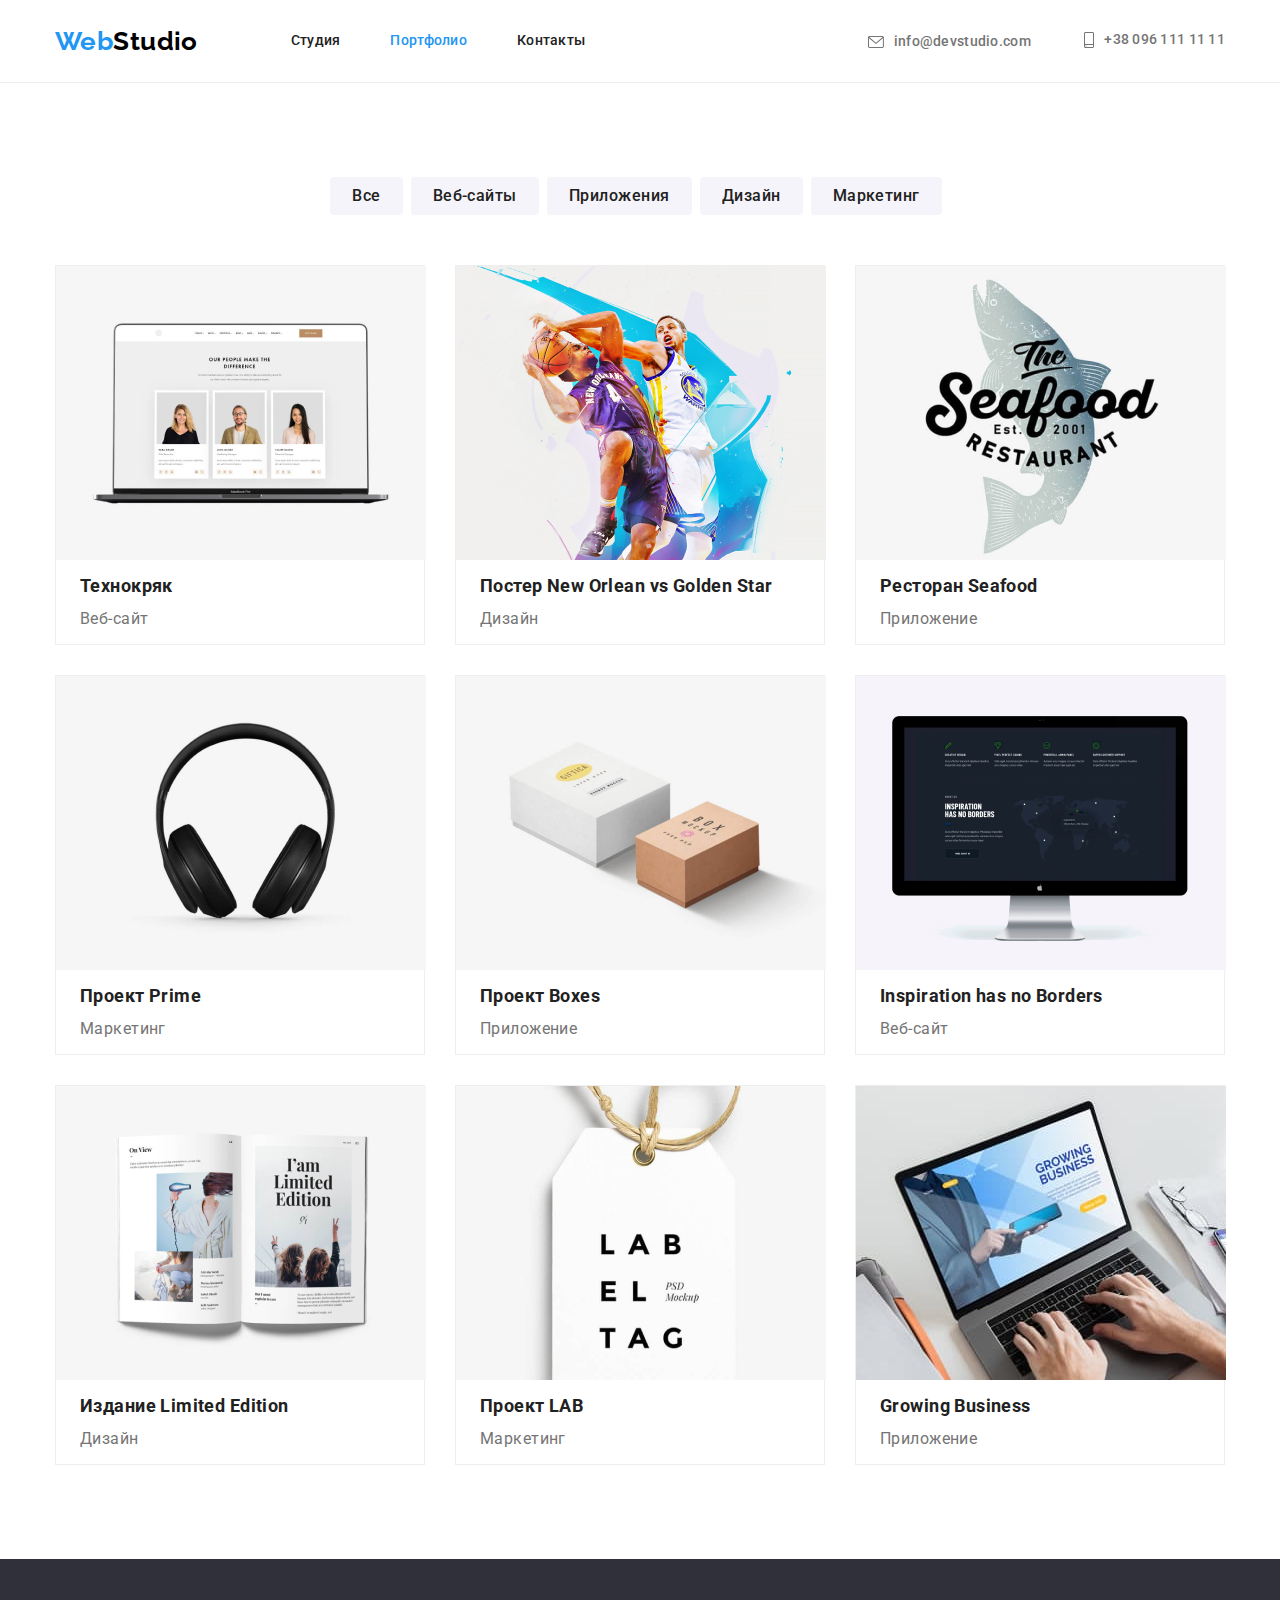
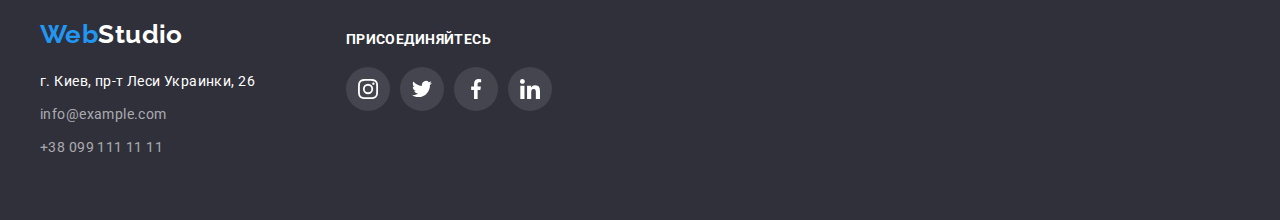
==== portfolio.html @ 42d019ac "almost done)" ====
<!DOCTYPE html>
<html lang="ru">
<head>
    <meta charset="UTF-8">
    <meta http-equiv="X-UA-Compatible" content="IE=edge">
    <meta name="viewport" content="width=device-width, initial-scale=1.0">
    <title>Portfolio</title>
    <link rel="preconnect" href="https://fonts.googleapis.com">
    <link rel="preconnect" href="https://fonts.gstatic.com" crossorigin>
    <link href="https://fonts.googleapis.com/css2?family=Raleway:wght@700&family=Roboto:wght@400;500;700;900&display=swap"
        rel="stylesheet">
    <link rel="stylesheet" href="./css/modern-normalize.css">
    <link rel="stylesheet" href="./css/styles.css">
</head>
<body>

<!-- HEADER -->

    <header class="header">
        <div class="container">
            <a href="./index.html" class="logo"><span class="logo-part">Web</span>Studio</a>
            <nav class="nav">
                <ul class="nav-items">
                    <li class="item"><a href="./index.html" class="nav-link">Студия</a></li>
                    <li class="item"><a href="./portfolio.html" class="nav-link current">Портфолио</a></li>
                    <li class="item"><a href="" class="nav-link">Контакты</a></li>
                </ul>
            </nav>
            <div class="header-contacts">
                <a href="mailto:info@devstudio.com" class="header-link"><svg class="icon-contact" width="16px"
                        height="12px">
                        <use href="./images/symbol-defs.svg#envelope"></use>
                    </svg>info@devstudio.com</a>
                <a href="tel:+380961111111" class="header-link"><svg class="icon-contact" width="10px" height="16px">
                        <use href="./images/symbol-defs.svg#smartphone"></use>
                    </svg>+38 096 111 11 11</a>
            </div>
        </div>
    </header>

<!-- Портфолио -->
 

    <main class="main">
        <section class="section section-portfolio">

               <div class="container">
                    <h1 class="portfolio-title hidden">Портфолио</h1>
                    
                    <ul class="filter">
                        <li>
                            <button type="button" class="filter-btn btn">Все</button>
                        </li>
                        <li>
                            <button type="button" class="filter-btn btn">Веб-сайты</button>
                        </li>
                        <li>
                            <button type="button" class="filter-btn btn">Приложения</button>
                        </li>
                        <li>
                            <button type="button" class="filter-btn btn">Дизайн</button>
                        </li>
                        <li>
                            <button type="button" class="filter-btn btn">Маркетинг</button>
                        </li>
                    </ul>
               </div>
                
               <div class="container">
                <ul class="filter-list">
                    <li class="item">
                        <a href="" class="portfolio-link">
                            <img src="./images/portfolio/img1.jpg" alt="Технокряк" class="porfolio-img">
                            <h2 class="portfolio-subtitle">Технокряк</h2>
                            <p class="portfolio-content">Веб-сайт</p>
                        </a>
                    </li>
                    <li class="item">
                        <a href="" class="portfolio-link">
                            <img src="./images/portfolio/img2.jpg" alt="Постер New Orlean vs Golden Star" class="porfolio-img">
                            <h2 class="portfolio-subtitle">Постер New Orlean vs Golden Star</h2>
                            <p class="portfolio-content">Дизайн</p>
                        </a>
                    </li>
                    <li class="item">
                        <a href="" class="portfolio-link">
                            <img src="./images/portfolio/img3.jpg" alt="Ресторан Seafood" class="porfolio-img">
                            <h2 class="portfolio-subtitle">Ресторан Seafood</h2>
                            <p class="portfolio-content">Приложение</p>
                        </a>
                    </li>
                    <li class="item">
                        <a href="" class="portfolio-link">
                            <img src="./images/portfolio/img4.jpg" alt="Проект Prime" class="porfolio-img">
                            <h2 class="portfolio-subtitle">Проект Prime</h2>
                            <p class="portfolio-content">Маркетинг</p>
                        </a>
                    </li>
                    <li class="item">
                        <a href="" class="portfolio-link">
                            <img src="./images/portfolio/img5.jpg" alt="Проект Boxes" class="porfolio-img">
                            <h2 class="portfolio-subtitle">Проект Boxes</h2>
                            <p class="portfolio-content">Приложение</p>
                        </a>
                    </li>
                    <li class="item">
                        <a href="" class="portfolio-link">
                            <img src="./images/portfolio/img6.jpg" alt="Inspiration has no Borders" class="porfolio-img">
                            <h2 class="portfolio-subtitle">Inspiration has no Borders</h2>
                            <p class="portfolio-content">Веб-сайт</p>
                        </a>
                    </li>
                    <li class="item">
                        <a href="" class="portfolio-link">
                            <img src="./images/portfolio/img7.jpg" alt="Издание Limited Edition" class="porfolio-img">
                            <h2 class="portfolio-subtitle">Издание Limited Edition</h2>
                            <p class="portfolio-content">Дизайн</p>
                        </a>
                    </li>
                    <li class="item">
                        <a href="" class="portfolio-link">
                            <img src="./images/portfolio/img8.jpg" alt="Проект LAB" class="porfolio-img">
                            <h2 class="portfolio-subtitle">Проект LAB</h2>
                            <p class="portfolio-content">Маркетинг</p>
                        </a>
                    </li>
                    <li class="item">
                        <a href="" class="portfolio-link">
                            <img src="./images/portfolio/img9.jpg" alt="Growing Business" class="porfolio-img">
                            <h2 class="portfolio-subtitle">Growing Business</h2>
                            <p class="portfolio-content">Приложение</p>
                        </a>
                    </li>
                </ul>
               </div> 

        </section>
    </main>

    <!-- Footer -->



    <footer class="footer">
        <div class="container footer">
            <div class="footer-address">
                <a href="./index.html" class="logo"><span class="logo-part">Web</span><span
                        class="logo-bot">Studio</span></a>
                <address class="address">
                    <ul>
                        <li>
                            <a href="" class="address-city">г. Киев, пр-т Леси Украинки, 26</a>
                        </li>
                        <li>
                            <a href="mailto:info@example.com" class="address-contact">info@example.com</a>
                        </li>
                        <li>
                            <a href="tel:+380991111111" class="address-contact">+38 099 111 11 11</a>
                        </li>
                    </ul>
                </address>
            </div>
    
            <div class="footer-conect">
                <b class="conect-title">присоединяйтесь</b>
                <ul class="social">
                    <li class="item">
                        <a class="social-link conect-link" href="" aria-label="instagram">
                            <svg width="20px" height="20px">
                                <use href="./images/symbol-defs.svg#instagram">
                                </use>
                            </svg>
                        </a>
                    </li>
                    <li class="item">
                        <a class="social-link conect-link" href="" aria-label="twitter">
                            <svg width="20px" height="20px">
                                <use href="./images/symbol-defs.svg#twitter">
                                </use>
                            </svg>
                        </a>
                    </li>
                    <li class="item">
                        <a class="social-link conect-link" href="" aria-label="facebook">
                            <svg width="20px" height="20px">
                                <use href="./images/symbol-defs.svg#facebook">
                                </use>
                            </svg>
                        </a>
                    </li>
                    <li class="item">
                        <a class="social-link conect-link" href="" aria-label="linkedin">
                            <svg width="20px" height="20px">
                                <use href="./images/symbol-defs.svg#linkedin">
                                </use>
                            </svg>
                        </a>
                    </li>
                </ul>
                </li>
                </ul>
            </div>
        </div>
    </footer>
    
</body>
</html>
---- css/styles.css ----
:root {
  --primery-color: #757575;
  --secondary-title-color: #212121;
  --hover-main-color: #2196f3;
  --main-white-color: #ffffff;
  --main-bg-color: #2f303a;
  --item-bg-color: #f5f4fa;
  --icon-no-hover: #afb1b8;
}
/* html {
  box-sizing: border-box;
}
*,
*::after,
*::before {
  box-sizing: inherit;
} */
body {
  font-family: Roboto, sans-serif;
  font-size: 14px;
  color: var(--primery-color);
  font-weight: 400;
  letter-spacing: 0.03em;
  line-height: 1.71;
}
ul {
  list-style: none;
  margin: 0;
  padding: 0;
}

h1,
h2,
h3,
h4,
h5,
h6,
p {
  margin: 0;
  padding: 0;
}

.section-title.hidden,
.portfolio-title.hidden {
  position: absolute;
  width: 1px;
  height: 1px;
  margin: -1px;
  border: 0;
  padding: 0;

  white-space: nowrap;
  clip-path: inset(100%);
  clip: rect(0 0 0 0);
  overflow: hidden;
}

/* --------CONTAINER---------- */

.container {
  width: 1200px;
  padding: 0 15px;
  margin: 0 auto;
}

/* --------Buttons */
.btn {
  font-size: 16px;
  cursor: pointer;
  border-radius: 4px;
  border: 0;
}
.hero-btn {
  display: inline-block;
  font-weight: 700;
  line-height: 1.88;
  align-items: center;
  letter-spacing: 0.06em;
  padding: 10px 32px;
  color: var(--main-white-color);
  background-color: var(--hover-main-color);
  box-shadow: 0px 4px 4px rgba(0, 0, 0, 0.15);
  /* margin-bottom: 200px; */
}
.hero-btn:hover,
.hero-btn:focus {
  color: var(--secondary-title-color);
  background-color: var(--main-white-color);
}

/* ----------------Header---------- */

.header {
  border-bottom: 1px solid #ececec;
}
.logo {
  font-family: Raleway, sans-serif;
  font-size: 26px;
  color: #000000;
  font-weight: 700;
  line-height: 1.19;
  margin-right: 93px;
  text-decoration: none;
}
.logo-part {
  color: var(--hover-main-color);
}
.logo-bot {
  color: var(--main-white-color);
}
.nav-items {
  display: flex;
}
.nav-items > .item:not(:last-child) {
  margin-right: 50px;
}
.nav-link {
  color: var(--secondary-title-color);
}
.nav-link,
.header-link {
  font-weight: 500;
  line-height: 1.14;
  letter-spacing: 0.02em;
  text-decoration: none;
  padding: 32px 0;
}
.nav-link.current {
  color: var(--hover-main-color);
}
.header-link:not(:last-child) {
  margin-right: 50px;
}
.nav-link:hover,
.nav-link:focus,
.header-link:hover,
.header-link:focus {
  color: var(--hover-main-color);
  fill: var(--hover-main-color);
}
.header-link {
  display: inline-flex;
  color: var(--primery-color);
  align-items: center;
}
.header > .container {
  display: flex;
  align-items: center;
  /* height: 80px; */
}
.header-contacts {
  margin-left: auto;
}
.icon-contact {
  fill: currentColor;
  margin-right: 10px;
}

/* --------HERO---------- */

.hero {
  background-color: var(--main-bg-color);
  background-image: linear-gradient(to right, rgba(47, 48, 58, 0.4), rgba(47, 48, 58, 0.4)),
    url(../images/hero.jpg);
  background-repeat: no-repeat;
  background-position: center;
  background-size: cover;
  text-align: center;
  padding: 200px 0;
}
.hero-title {
  margin-bottom: 30px;
  font-weight: 900;
  font-size: 44px;
  line-height: 1.36;
  letter-spacing: 0.06em;
  text-transform: uppercase;
  color: var(--main-white-color);
}

/* ------------Section titles---------- */
.section {
  padding-top: 94px;
  padding-bottom: 94px;
}

.section-title {
  font-size: 36px;
  line-height: 1.17;
  text-align: center;
  color: var(--secondary-title-color);
  margin-bottom: 50px;
}

/* --------Features------ */

.features-subtitle {
  text-transform: uppercase;
  font-size: inherit;
  line-height: 1.14;
  color: var(--secondary-title-color);
  margin-bottom: 10px;
}
.features-list {
  display: flex;
  flex-wrap: wrap;
}
.features-list > .item {
  width: calc((100% - 90px) / 4);
  margin-right: 30px;
}
.features-list > .item:last-child {
  margin-right: 0px;
}
.features-icon {
  display: block;
  height: 120px;
  width: 270px;
  padding: 25px 100px;
  margin-bottom: 30px;
  background-color: var(--item-bg-color);
}
/* ----------EXAMPLES----------- */

.examples-list {
  display: flex;
}
.examples-list > .item:not(:last-child) {
  margin-right: 30px;
}
.examples-img {
  display: block;
}
.section.examples {
  padding-top: 0;
}
/* ----------OUR TEAM--------- */
.section.team {
  background-color: var(--item-bg-color);
  text-align: center;
  line-height: 1.19;
}
.team-name {
  font-weight: 500;
  font-size: 16px;
  /* text-align: center; */
  color: var(--secondary-title-color);
  margin-bottom: 10px;
}
.team-info {
  font-size: 16px;
  margin-bottom: 16px;
}
.team-img {
  display: block;
  margin-bottom: 30px;
}
.team-list {
  display: flex;
}
.team-list > .item:not(:last-child) {
  margin-right: 30px;
}
.team-list > .item {
  box-shadow: 0px 1px 3px rgba(0, 0, 0, 0.12), 0px 1px 1px rgba(0, 0, 0, 0.14),
    0px 2px 1px rgba(0, 0, 0, 0.2);
  border-radius: 0px 0px 4px 4px;
  padding-bottom: 30px;
  background: var(--main-white-color);
}
/* ----------------SOCIAL-TEAM-------------- */
.social {
  display: flex;
  justify-content: center;
}
.social-link {
  display: inline-flex;
  width: 44px;
  height: 44px;
  border-radius: 50%;
  justify-content: center;
  align-items: center;
  fill: var(--icon-no-hover);
}
.social-link:focus,
.social-link:hover {
  fill: var(--main-white-color);
  background-color: var(--hover-main-color);
}
.social > .item {
  margin-right: 10px;
}
.social > .item:last-child {
  margin: 0;
}

/* ------------CLIENT---------- */

.client-list {
  display: flex;
  justify-content: center;
}

.client-link {
  display: inline-flex;
  justify-content: center;
  align-items: center;
  width: 170px;
  height: 92px;
  border: 1px solid var(--icon-no-hover);
  border-radius: 4px;
  margin-right: 30px;
  fill: var(--icon-no-hover);
}
.client-link.last-link {
  margin: 0;
}
.client-link:hover,
.client-link:focus {
  fill: var(--hover-main-color);
  border-color: var(--hover-main-color);
}
/* -----------FOOTER--------- */
/* ----------FOOTER ADDRESS-------- */
.footer {
  background-color: var(--main-bg-color);
  padding-top: 60px;
  padding-bottom: 60px;
}
.footer .logo {
  display: inline-block;
  margin-bottom: 20px;
}
.address-city {
  display: inline-block;
  text-decoration: none;
  font-style: normal;
  color: var(--main-white-color);
}
.address-contact {
  display: inline-block;
  margin-top: 9px;
  text-decoration: none;
  font-style: normal;
  color: rgba(255, 255, 255, 0.6);
}
.container.footer {
  display: flex;
  padding: 0;
}
.address-city:hover,
.address-city:focus,
.address-contact:hover,
.address-contact:focus {
  color: var(--hover-main-color);
}

/* ---------FOOTER CONECT--------- */
.footer-conect {
  padding-top: 12px;
  margin-left: 70px;
}
.conect-title {
  display: block;
  text-transform: uppercase;
  color: var(--main-white-color);
  margin-bottom: 20px;
  line-height: 1.17;
}
.social-link.conect-link {
  fill: var(--main-white-color);
  background: rgba(255, 255, 255, 0.1);
}
.social-link.conect-link:hover,
.social-link.conect-link:focus {
  background: var(--hover-main-color);
}
/* ----------PORTFOLIO PAGE--------- */

/* ----------Filter---------- */

.filter {
  display: flex;
  margin-bottom: 50px;
  justify-content: center;
}

/*-------------FILTER BTN-------  */

.filter-btn {
  line-height: 1.63;
  font-weight: 500;
  color: var(--secondary-title-color);
  letter-spacing: 0.03em;
  background-color: #f5f4fa;
  padding: 6px 22px;
  margin-right: 8px;
}
.filter-btn:focus,
.filter-btn:hover {
  color: var(--main-white-color);
  background-color: var(--hover-main-color);
  box-shadow: 0px 3px 1px rgba(0, 0, 0, 0.1), 0px 1px 2px rgba(0, 0, 0, 0.08),
    0px 2px 2px rgba(0, 0, 0, 0.12);
}

/* ----------PORTFOLIO---------- */

.filter-list {
  display: flex;
  flex-wrap: wrap;
  margin: -15px;
}
.portfolio-link {
  text-decoration: none;
}

.portfolio-subtitle {
  font-size: 18px;
  line-height: 2;
  color: var(--secondary-title-color);
  margin-left: 24px;
}

.portfolio-content {
  font-size: 16px;
  color: var(--primery-color);
  line-height: 1.88;
  margin-left: 24px;
}

.filter-list > .item {
  width: 370px;
  /* width: calc(100% / 4); */
  margin: 15px;
  border: 1px solid #eeeeee;
  padding-bottom: 10px;
}
.filter-list > .item:focus,
.filter-list > .item:hover {
  box-shadow: 0px 1px 1px rgba(0, 0, 0, 0.12), 0px 4px 4px rgba(0, 0, 0, 0.06),
    1px 4px 6px rgba(0, 0, 0, 0.16);
}
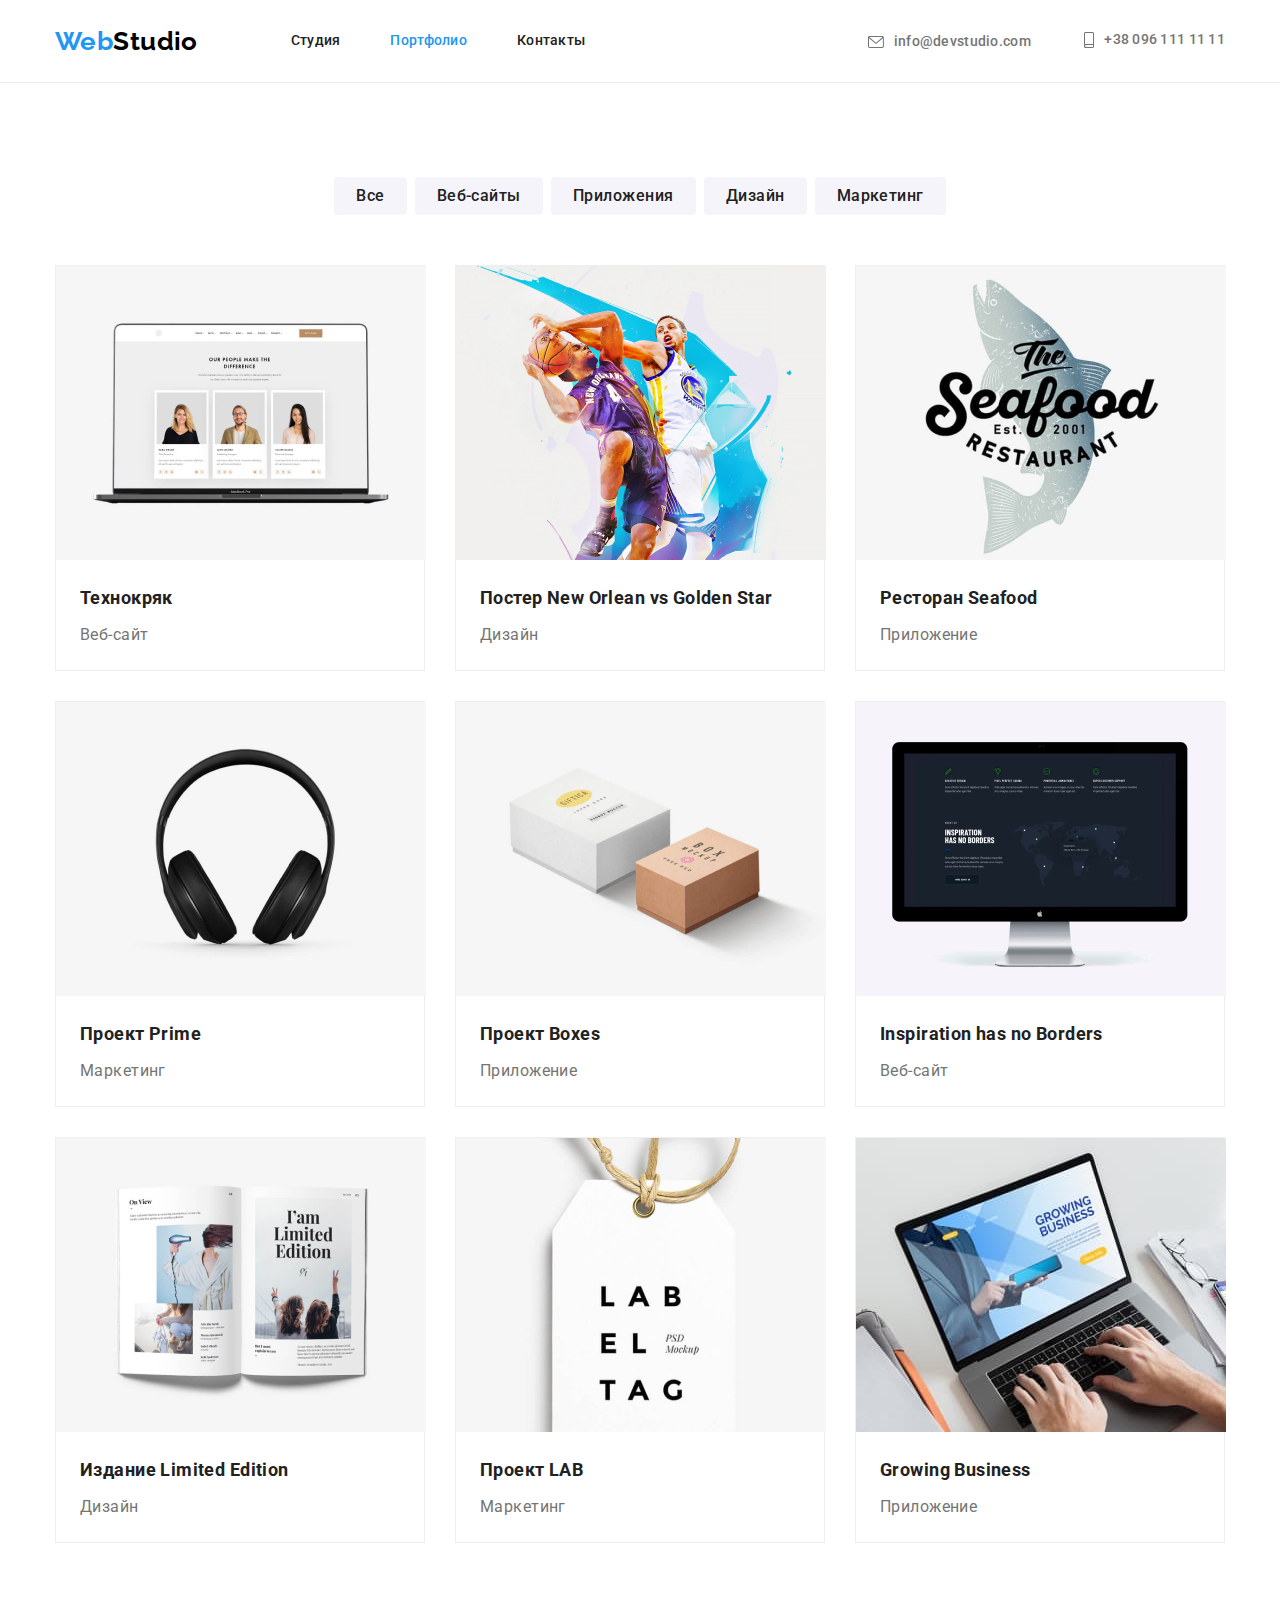
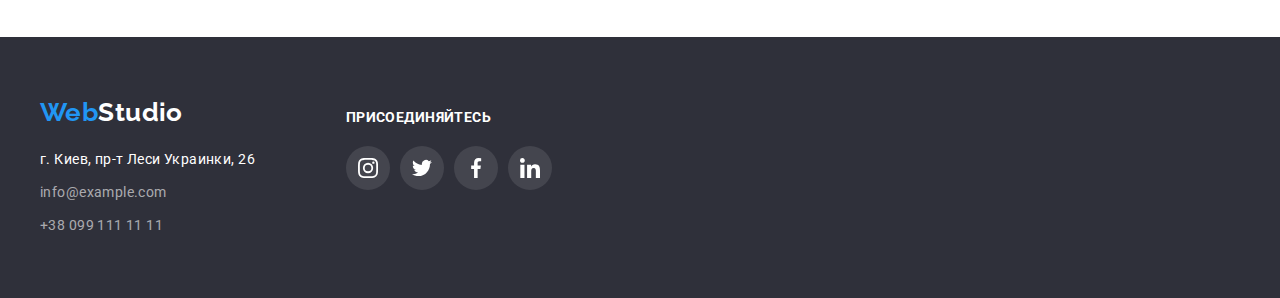
==== commit a47859e2: "fixed to ready" ====
--- a/portfolio.html
+++ b/portfolio.html
@@ -48,91 +48,111 @@
                     <h1 class="portfolio-title hidden">Портфолио</h1>
                     
                     <ul class="filter">
-                        <li>
+                        <li class="item">
                             <button type="button" class="filter-btn btn">Все</button>
                         </li>
-                        <li>
+                        <li class="item">
                             <button type="button" class="filter-btn btn">Веб-сайты</button>
                         </li>
-                        <li>
+                        <li class="item">
                             <button type="button" class="filter-btn btn">Приложения</button>
                         </li>
-                        <li>
+                        <li class="item">
                             <button type="button" class="filter-btn btn">Дизайн</button>
                         </li>
-                        <li>
+                        <li class="item">
                             <button type="button" class="filter-btn btn">Маркетинг</button>
                         </li>
                     </ul>
                </div>
                 
-               <div class="container">
-                <ul class="filter-list">
-                    <li class="item">
-                        <a href="" class="portfolio-link">
-                            <img src="./images/portfolio/img1.jpg" alt="Технокряк" class="porfolio-img">
-                            <h2 class="portfolio-subtitle">Технокряк</h2>
-                            <p class="portfolio-content">Веб-сайт</p>
-                        </a>
-                    </li>
-                    <li class="item">
-                        <a href="" class="portfolio-link">
-                            <img src="./images/portfolio/img2.jpg" alt="Постер New Orlean vs Golden Star" class="porfolio-img">
-                            <h2 class="portfolio-subtitle">Постер New Orlean vs Golden Star</h2>
-                            <p class="portfolio-content">Дизайн</p>
-                        </a>
-                    </li>
-                    <li class="item">
-                        <a href="" class="portfolio-link">
-                            <img src="./images/portfolio/img3.jpg" alt="Ресторан Seafood" class="porfolio-img">
-                            <h2 class="portfolio-subtitle">Ресторан Seafood</h2>
-                            <p class="portfolio-content">Приложение</p>
-                        </a>
-                    </li>
-                    <li class="item">
-                        <a href="" class="portfolio-link">
-                            <img src="./images/portfolio/img4.jpg" alt="Проект Prime" class="porfolio-img">
-                            <h2 class="portfolio-subtitle">Проект Prime</h2>
-                            <p class="portfolio-content">Маркетинг</p>
-                        </a>
-                    </li>
-                    <li class="item">
-                        <a href="" class="portfolio-link">
-                            <img src="./images/portfolio/img5.jpg" alt="Проект Boxes" class="porfolio-img">
-                            <h2 class="portfolio-subtitle">Проект Boxes</h2>
-                            <p class="portfolio-content">Приложение</p>
-                        </a>
-                    </li>
-                    <li class="item">
-                        <a href="" class="portfolio-link">
-                            <img src="./images/portfolio/img6.jpg" alt="Inspiration has no Borders" class="porfolio-img">
-                            <h2 class="portfolio-subtitle">Inspiration has no Borders</h2>
-                            <p class="portfolio-content">Веб-сайт</p>
-                        </a>
-                    </li>
-                    <li class="item">
-                        <a href="" class="portfolio-link">
-                            <img src="./images/portfolio/img7.jpg" alt="Издание Limited Edition" class="porfolio-img">
-                            <h2 class="portfolio-subtitle">Издание Limited Edition</h2>
-                            <p class="portfolio-content">Дизайн</p>
-                        </a>
-                    </li>
-                    <li class="item">
-                        <a href="" class="portfolio-link">
-                            <img src="./images/portfolio/img8.jpg" alt="Проект LAB" class="porfolio-img">
-                            <h2 class="portfolio-subtitle">Проект LAB</h2>
-                            <p class="portfolio-content">Маркетинг</p>
-                        </a>
-                    </li>
-                    <li class="item">
-                        <a href="" class="portfolio-link">
-                            <img src="./images/portfolio/img9.jpg" alt="Growing Business" class="porfolio-img">
-                            <h2 class="portfolio-subtitle">Growing Business</h2>
-                            <p class="portfolio-content">Приложение</p>
-                        </a>
-                    </li>
-                </ul>
-               </div> 
+            <!--  Карточки -->
+            
+                <div class="container">
+                    <ul class="filter-list">
+                        <li class="item">
+                            <a href="" class="portfolio-link">
+                                <img src="./images/portfolio/img1.jpg" alt="Технокряк" class="porfolio-img">
+                                <div class="portfolio-content">
+                                    <h2 class="portfolio-subtitle">Технокряк</h2>
+                                    <p class="portfolio-text">Веб-сайт</p>
+                                </div>
+                            </a>
+                        </li>
+                        <li class="item">
+                            <a href="" class="portfolio-link">
+                                <img src="./images/portfolio/img2.jpg" alt="Постер New Orlean vs Golden Star" class="porfolio-img">
+                                <div class="portfolio-content">
+                                    <h2 class="portfolio-subtitle">Постер New Orlean vs Golden Star</h2>
+                                    <p class="portfolio-text">Дизайн</p>
+                                </div>
+                            </a>
+                        </li>
+                        <li class="item">
+                            <a href="" class="portfolio-link">
+                                <img src="./images/portfolio/img3.jpg" alt="Ресторан Seafood" class="porfolio-img">
+                                <div class="portfolio-content">
+                                    <h2 class="portfolio-subtitle">Ресторан Seafood</h2>
+                                    <p class="portfolio-text">Приложение</p>
+                                </div>
+                            </a>
+                        </li>
+                        <li class="item">
+                            <a href="" class="portfolio-link">
+                                <img src="./images/portfolio/img4.jpg" alt="Проект Prime" class="porfolio-img">
+                                <div class="portfolio-content">
+                                    <h2 class="portfolio-subtitle">Проект Prime</h2>
+                                    <p class="portfolio-text">Маркетинг</p>
+                                </div>
+                            </a>
+                        </li>
+                        <li class="item">
+                            <a href="" class="portfolio-link">
+                                <img src="./images/portfolio/img5.jpg" alt="Проект Boxes" class="porfolio-img">
+                                <div class="portfolio-content">
+                                    <h2 class="portfolio-subtitle">Проект Boxes</h2>
+                                    <p class="portfolio-text">Приложение</p>
+                                </div>
+                            </a>
+                        </li>
+                        <li class="item">
+                            <a href="" class="portfolio-link">
+                                <img src="./images/portfolio/img6.jpg" alt="Inspiration has no Borders" class="porfolio-img">
+                                <div class="portfolio-content">
+                                    <h2 class="portfolio-subtitle">Inspiration has no Borders</h2>
+                                    <p class="portfolio-text">Веб-сайт</p>
+                                </div>
+                            </a>
+                        </li>
+                        <li class="item">
+                            <a href="" class="portfolio-link">
+                                <img src="./images/portfolio/img7.jpg" alt="Издание Limited Edition" class="porfolio-img">
+                                <div class="portfolio-content">
+                                    <h2 class="portfolio-subtitle">Издание Limited Edition</h2>
+                                    <p class="portfolio-text">Дизайн</p>
+                                </div>
+                            </a>
+                        </li>
+                        <li class="item">
+                            <a href="" class="portfolio-link">
+                                <img src="./images/portfolio/img8.jpg" alt="Проект LAB" class="porfolio-img">
+                                <div class="portfolio-content">
+                                    <h2 class="portfolio-subtitle">Проект LAB</h2>
+                                    <p class="portfolio-text">Маркетинг</p>
+                                </div>
+                            </a>
+                        </li>
+                        <li class="item">
+                            <a href="" class="portfolio-link">
+                                <img src="./images/portfolio/img9.jpg" alt="Growing Business" class="porfolio-img">
+                                <div class="portfolio-content">
+                                    <h2 class="portfolio-subtitle">Growing Business</h2>
+                                    <p class="portfolio-text">Приложение</p>
+                                </div>
+                            </a>
+                        </li>
+                    </ul>
+                </div>
 
         </section>
     </main>
@@ -147,14 +167,14 @@
                 <a href="./index.html" class="logo"><span class="logo-part">Web</span><span
                         class="logo-bot">Studio</span></a>
                 <address class="address">
-                    <ul>
-                        <li>
+                    <ul class="footer-list">
+                        <li class="item">
                             <a href="" class="address-city">г. Киев, пр-т Леси Украинки, 26</a>
                         </li>
-                        <li>
+                        <li class="item">
                             <a href="mailto:info@example.com" class="address-contact">info@example.com</a>
                         </li>
-                        <li>
+                        <li class="item">
                             <a href="tel:+380991111111" class="address-contact">+38 099 111 11 11</a>
                         </li>
                     </ul>
@@ -197,8 +217,6 @@
                         </a>
                     </li>
                 </ul>
-                </li>
-                </ul>
             </div>
         </div>
     </footer>
--- a/css/styles.css
+++ b/css/styles.css
@@ -253,7 +253,7 @@
 }
 .team-img {
   display: block;
-  margin-bottom: 30px;
+  /* margin-bottom: 30px; */
 }
 .team-list {
   display: flex;
@@ -265,8 +265,11 @@
   box-shadow: 0px 1px 3px rgba(0, 0, 0, 0.12), 0px 1px 1px rgba(0, 0, 0, 0.14),
     0px 2px 1px rgba(0, 0, 0, 0.2);
   border-radius: 0px 0px 4px 4px;
-  padding-bottom: 30px;
+  /* padding-bottom: 30px; */
   background: var(--main-white-color);
+}
+.team-content {
+  padding: 30px 0;
 }
 /* ----------------SOCIAL-TEAM-------------- */
 .social {
@@ -339,10 +342,13 @@
 }
 .address-contact {
   display: inline-block;
-  margin-top: 9px;
+  /* margin-top: 9px; */
   text-decoration: none;
   font-style: normal;
   color: rgba(255, 255, 255, 0.6);
+}
+.footer-list > .item:not(:last-child) {
+  margin-bottom: 9px;
 }
 .container.footer {
   display: flex;
@@ -394,7 +400,7 @@
   letter-spacing: 0.03em;
   background-color: #f5f4fa;
   padding: 6px 22px;
-  margin-right: 8px;
+  /* margin-right: 8px; */
 }
 .filter-btn:focus,
 .filter-btn:hover {
@@ -403,6 +409,9 @@
   box-shadow: 0px 3px 1px rgba(0, 0, 0, 0.1), 0px 1px 2px rgba(0, 0, 0, 0.08),
     0px 2px 2px rgba(0, 0, 0, 0.12);
 }
+.filter > .item:not(:last-child) {
+  margin-right: 8px;
+}
 
 /* ----------PORTFOLIO---------- */
 
@@ -419,14 +428,14 @@
   font-size: 18px;
   line-height: 2;
   color: var(--secondary-title-color);
-  margin-left: 24px;
-}
-
-.portfolio-content {
+  margin-bottom: 4px;
+}
+
+.portfolio-text {
   font-size: 16px;
   color: var(--primery-color);
   line-height: 1.88;
-  margin-left: 24px;
+  /* margin-left: 24px; */
 }
 
 .filter-list > .item {
@@ -434,10 +443,16 @@
   /* width: calc(100% / 4); */
   margin: 15px;
   border: 1px solid #eeeeee;
-  padding-bottom: 10px;
+  /* padding-bottom: 10px; */
 }
 .filter-list > .item:focus,
 .filter-list > .item:hover {
   box-shadow: 0px 1px 1px rgba(0, 0, 0, 0.12), 0px 4px 4px rgba(0, 0, 0, 0.06),
     1px 4px 6px rgba(0, 0, 0, 0.16);
 }
+.porfolio-img {
+  display: block;
+}
+.portfolio-content {
+  padding: 20px 24px;
+}
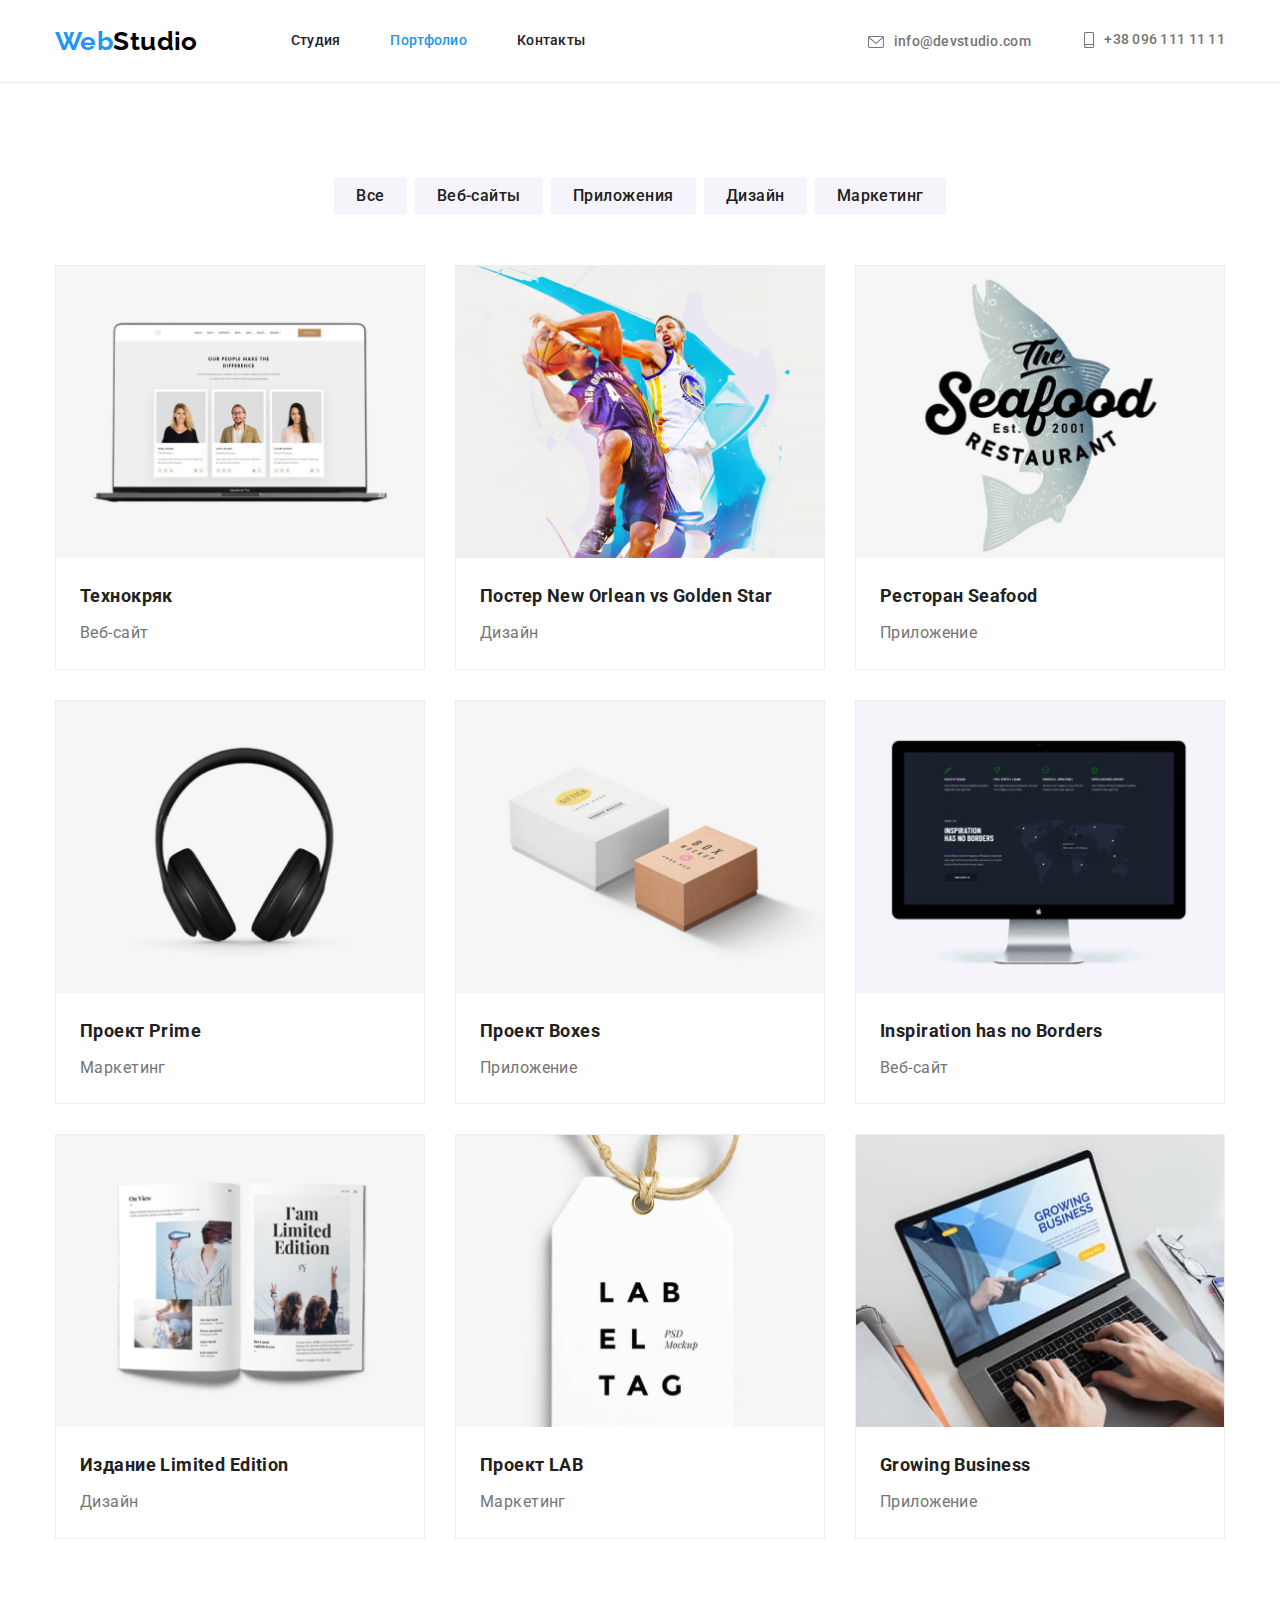
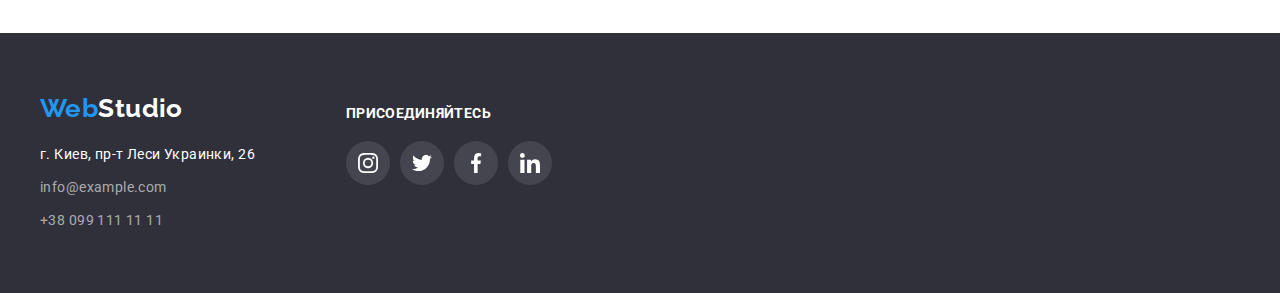
==== commit 0c741204: "hope last fix" ====
--- a/portfolio.html
+++ b/portfolio.html
@@ -27,11 +27,11 @@
                 </ul>
             </nav>
             <div class="header-contacts">
-                <a href="mailto:info@devstudio.com" class="header-link"><svg class="icon-contact" width="16px"
-                        height="12px">
+                <a href="mailto:info@devstudio.com" class="header-link"><svg class="icon-contact" width="16"
+                        height="12">
                         <use href="./images/symbol-defs.svg#envelope"></use>
                     </svg>info@devstudio.com</a>
-                <a href="tel:+380961111111" class="header-link"><svg class="icon-contact" width="10px" height="16px">
+                <a href="tel:+380961111111" class="header-link"><svg class="icon-contact" width="10" height="16">
                         <use href="./images/symbol-defs.svg#smartphone"></use>
                     </svg>+38 096 111 11 11</a>
             </div>
--- a/css/styles.css
+++ b/css/styles.css
@@ -212,13 +212,14 @@
 .features-list > .item:last-child {
   margin-right: 0px;
 }
-.features-icon {
-  display: block;
+.icon-block {
+  display: flex;
+  justify-content: center;
+  align-items: center;
+  background-color: var(--item-bg-color);
   height: 120px;
   width: 270px;
-  padding: 25px 100px;
   margin-bottom: 30px;
-  background-color: var(--item-bg-color);
 }
 /* ----------EXAMPLES----------- */
 
@@ -312,11 +313,11 @@
   height: 92px;
   border: 1px solid var(--icon-no-hover);
   border-radius: 4px;
+  fill: var(--icon-no-hover);
+}
+
+.client-list > .item:not(:last-child) {
   margin-right: 30px;
-  fill: var(--icon-no-hover);
-}
-.client-link.last-link {
-  margin: 0;
 }
 .client-link:hover,
 .client-link:focus {
@@ -452,6 +453,7 @@
 }
 .porfolio-img {
   display: block;
+  max-width: 100%;
 }
 .portfolio-content {
   padding: 20px 24px;
